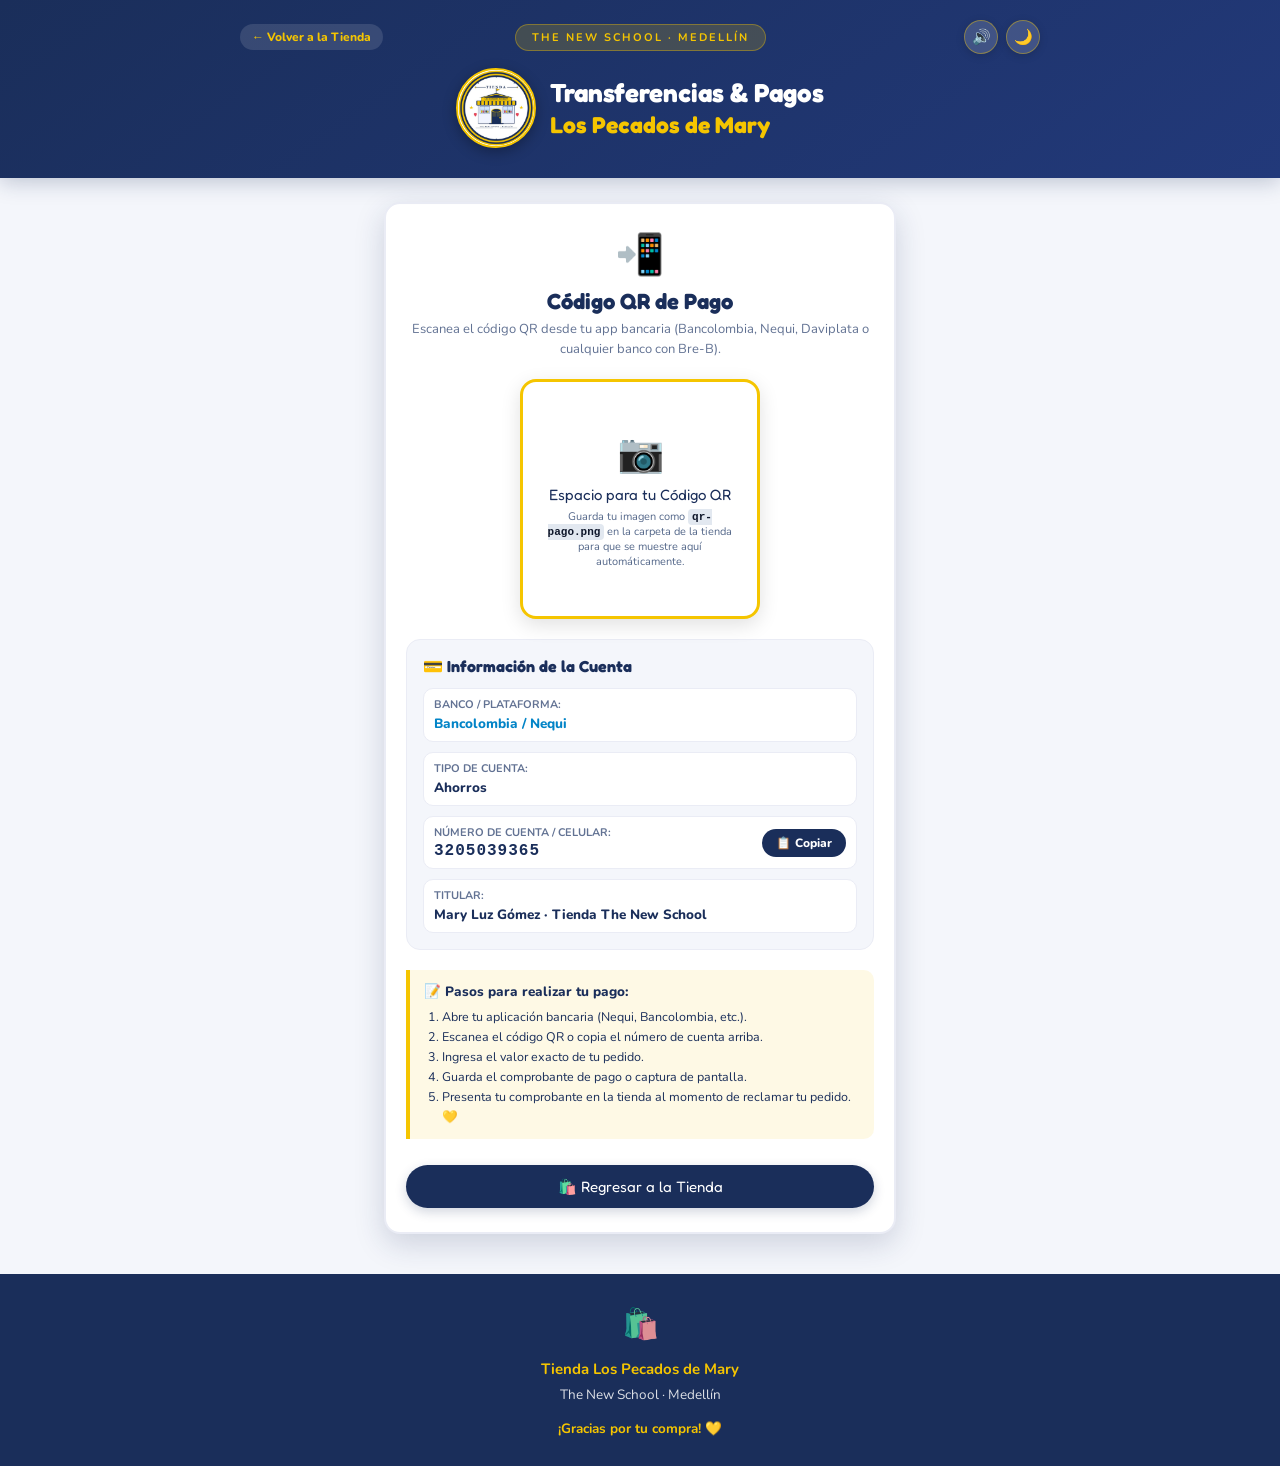
==== pagos.html @ afdcac17 "nuevos cambios" ====
<!DOCTYPE html>
<html lang="es">
<head>
  <meta charset="UTF-8" />
  <meta name="viewport" content="width=device-width, initial-scale=1.0" />
  <title>Métodos de Pago – Tienda Los Pecados de Mary</title>
  <link rel="preconnect" href="https://fonts.googleapis.com" />
  <link href="https://fonts.googleapis.com/css2?family=Nunito:wght@400;600;700;800;900&family=Fredoka+One&display=swap" rel="stylesheet" />
  <link rel="stylesheet" href="styles.css" />
</head>
<body class="payments-page-body">

  <!-- HEADER -->
  <header class="header">
    <div class="header-top">
      <a href="index.html" class="back-link" aria-label="Volver a la tienda">
        &#8592; Volver a la Tienda
      </a>
      <div class="school-badge">The New School · Medellín</div>
      <div class="header-actions">
        <button id="soundToggleBtn" class="sound-toggle-btn" aria-label="Activar o silenciar sonidos" title="Sonido activado">
          <span id="soundIcon">🔊</span>
        </button>
        <button id="themeToggleBtn" class="theme-toggle-btn" aria-label="Cambiar tema día/noche" title="Cambiar tema">
          <span id="themeIcon">🌙</span>
        </button>
      </div>
    </div>
    <div class="logo-area">
      <div class="logo-svg-wrap">
        <img src="logo.png" alt="Tienda Los Pecados de Mary - The New School" class="logo-img" />
      </div>
      <h1 class="store-title">Transferencias & Pagos<br><span>Los Pecados de Mary</span></h1>
    </div>
  </header>

  <!-- MAIN PAYMENTS CONTENT -->
  <main class="payments-container">
    <div class="payments-card">
      <div class="payments-header">
        <span class="payments-icon">📲</span>
        <h2>Código QR de Pago</h2>
        <p>Escanea el código QR desde tu app bancaria (Bancolombia, Nequi, Daviplata o cualquier banco con Bre-B).</p>
      </div>

      <!-- QR CODE CONTAINER -->
      <div class="qr-box-wrapper">
        <!-- Espacio para colocar la imagen de tu código QR -->
        <!-- Cuando tengas tu imagen, colócala en esta carpeta y actualiza el src a src="qr-pago.png" -->
        <div class="qr-placeholder" id="qrContainer">
          <img src="qr-pago.png" alt="Código QR de Pago" class="qr-image" onerror="this.style.display='none'; document.getElementById('qrFallback').style.display='flex';" />
          
          <div id="qrFallback" class="qr-fallback" style="display:none;">
            <span class="qr-fallback-icon">📷</span>
            <span class="qr-fallback-title">Espacio para tu Código QR</span>
            <span class="qr-fallback-desc">Guarda tu imagen como <code>qr-pago.png</code> en la carpeta de la tienda para que se muestre aquí automáticamente.</span>
          </div>
        </div>
      </div>

      <!-- BANK ACCOUNT DETAILS -->
      <div class="account-details-box">
        <h3 class="account-details-title">💳 Información de la Cuenta</h3>

        <div class="detail-row">
          <div class="detail-label-group">
            <span class="detail-label">Banco / Plataforma:</span>
            <span class="detail-value highlight-bank">Bancolombia / Nequi</span>
          </div>
        </div>

        <div class="detail-row">
          <div class="detail-label-group">
            <span class="detail-label">Tipo de Cuenta:</span>
            <span class="detail-value">Ahorros</span>
          </div>
        </div>

        <div class="detail-row detail-row-copyable">
          <div class="detail-label-group">
            <span class="detail-label">Número de Cuenta / Celular:</span>
            <span class="detail-value account-number" id="accountNumberText">3205039365</span>
          </div>
          <button class="copy-btn" id="copyAccountBtn" aria-label="Copiar número de cuenta">
            <span id="copyIcon">📋</span> Copiar
          </button>
        </div>

        <div class="detail-row">
          <div class="detail-label-group">
            <span class="detail-label">Titular:</span>
            <span class="detail-value">Mary Luz Gómez · Tienda The New School</span>
          </div>
        </div>
      </div>

      <!-- INSTRUCTIONS -->
      <div class="payment-steps">
        <h3>📝 Pasos para realizar tu pago:</h3>
        <ol>
          <li>Abre tu aplicación bancaria (Nequi, Bancolombia, etc.).</li>
          <li>Escanea el código QR o copia el número de cuenta arriba.</li>
          <li>Ingresa el valor exacto de tu pedido.</li>
          <li>Guarda el comprobante de pago o captura de pantalla.</li>
          <li>Presenta tu comprobante en la tienda al momento de reclamar tu pedido. 💛</li>
        </ol>
      </div>

      <div class="payments-action">
        <a href="index.html" class="btn-return-store">🛍️ Regresar a la Tienda</a>
      </div>
    </div>
  </main>

  <!-- TOAST NOTIFICATION CONTAINER -->
  <div id="toastContainer" class="toast-container" aria-live="polite"></div>

  <!-- FOOTER -->
  <footer class="footer">
    <div class="footer-logo">🛍️</div>
    <p><strong>Tienda Los Pecados de Mary</strong></p>
    <p>The New School · Medellín</p>
    <p class="footer-note">¡Gracias por tu compra! 💛</p>
  </footer>

  <script>
    // Modo Oscuro
    const themeToggleBtn = document.getElementById('themeToggleBtn');
    const themeIcon = document.getElementById('themeIcon');

    function applyTheme(isDark) {
      if (isDark) {
        document.body.classList.add('dark-theme');
        if (themeIcon) themeIcon.textContent = '☀️';
      } else {
        document.body.classList.remove('dark-theme');
        if (themeIcon) themeIcon.textContent = '🌙';
      }
    }

    const savedTheme = localStorage.getItem('mary_theme');
    const prefersDark = window.matchMedia && window.matchMedia('(prefers-color-scheme: dark)').matches;
    applyTheme(savedTheme ? savedTheme === 'dark' : prefersDark);

    if (themeToggleBtn) {
      themeToggleBtn.addEventListener('click', () => {
        const isDarkNow = !document.body.classList.contains('dark-theme');
        applyTheme(isDarkNow);
        localStorage.setItem('mary_theme', isDarkNow ? 'dark' : 'light');
        showToast(isDarkNow ? 'Modo oscuro activado' : 'Modo claro activado', isDarkNow ? '🌙' : '☀️');
      });
    }

    // Copiar número de cuenta
    const copyBtn = document.getElementById('copyAccountBtn');
    const accountNumberText = document.getElementById('accountNumberText');

    if (copyBtn && accountNumberText) {
      copyBtn.addEventListener('click', () => {
        const num = accountNumberText.textContent.trim();
        navigator.clipboard.writeText(num).then(() => {
          copyBtn.innerHTML = '<span>✅</span> ¡Copiado!';
          showToast('¡Número de cuenta copiado al portapapeles!', '📋');
          setTimeout(() => {
            copyBtn.innerHTML = '<span id="copyIcon">📋</span> Copiar';
          }, 2000);
        }).catch(() => {
          // Fallback
          showToast('Número: ' + num, '📋');
        });
      });
    }

    // Toast helper
    function showToast(message, emoji = '✨') {
      const container = document.getElementById('toastContainer');
      if (!container) return;

      const toast = document.createElement('div');
      toast.className = 'toast';
      toast.innerHTML = `<span>${emoji}</span> <span>${message}</span>`;
      container.appendChild(toast);

      requestAnimationFrame(() => {
        toast.classList.add('show');
      });

      setTimeout(() => {
        toast.classList.remove('show');
        setTimeout(() => {
          if (toast.parentNode) toast.parentNode.removeChild(toast);
        }, 300);
      }, 2200);
    }
  </script>
</body>
</html>
---- styles.css ----
/* =====================================================
   TIENDA LOS PECADOS DE MARY – The New School
   Colores: Azul marino #1a2e5a | Amarillo #f5c500 | Blanco #ffffff
   ===================================================== */

*, *::before, *::after { box-sizing: border-box; margin: 0; padding: 0; }

:root {
  --azul:       #1a2e5a;
  --azul2:      #22397a;
  --amarillo:   #f5c500;
  --amarillo2:  #ffd740;
  --blanco:     #ffffff;
  --gris-bg:    #f4f6fb;
  --gris-card:  #ffffff;
  --texto:      #1a2e5a;
  --texto-muted:#627293;
  --border:     #eaecf5;
  --shadow:     0 4px 16px rgba(26,46,90,0.10);
  --shadow-lg:  0 10px 30px rgba(26,46,90,0.18);
  --radius:     16px;
  --fav-color:  #e8455a;
  --success:    #10b981;
  --warning:    #f59e0b;
}

body.dark-theme {
  --azul:       #0d172e;
  --azul2:      #17264a;
  --amarillo:   #f5c500;
  --amarillo2:  #ffd740;
  --blanco:     #172138;
  --gris-bg:    #0b101d;
  --gris-card:  #151f34;
  --texto:      #e6edf8;
  --texto-muted:#96a6c7;
  --border:     #233252;
  --shadow:     0 4px 16px rgba(0,0,0,0.40);
  --shadow-lg:  0 10px 30px rgba(0,0,0,0.60);
}

html { scroll-behavior: smooth; }

body {
  font-family: 'Nunito', sans-serif;
  background: var(--gris-bg);
  color: var(--texto);
  min-height: 100vh;
  transition: background-color 0.3s ease, color 0.3s ease;
}

/* ====== HEADER ====== */
.header {
  background: linear-gradient(145deg, var(--azul) 0%, var(--azul2) 100%);
  padding: 14px 16px 16px;
  text-align: center;
  position: sticky;
  top: 0;
  z-index: 100;
  box-shadow: 0 4px 20px rgba(26,46,90,0.25);
}

.header-top {
  position: relative;
  display: flex;
  align-items: center;
  justify-content: center;
  min-height: 38px;
  margin-bottom: 12px;
  max-width: 800px;
  margin-left: auto;
  margin-right: auto;
}

.school-badge {
  display: inline-block;
  background: rgba(245,197,0,0.18);
  color: var(--amarillo);
  font-size: 11px;
  font-weight: 700;
  letter-spacing: 2px;
  padding: 5px 16px;
  border-radius: 20px;
  border: 1px solid rgba(245,197,0,0.35);
  text-transform: uppercase;
  margin: 0 auto;
  text-align: center;
}

.header-actions {
  position: absolute;
  right: 0;
  top: 50%;
  transform: translateY(-50%);
  display: flex;
  align-items: center;
  gap: 8px;
}

.header-pay-link {
  background: rgba(245,197,0,0.20);
  color: var(--amarillo);
  text-decoration: none;
  font-size: 12px;
  font-weight: 800;
  padding: 5px 12px;
  border-radius: 20px;
  border: 1px solid rgba(245,197,0,0.4);
  transition: background 0.18s, transform 0.18s;
  display: inline-flex;
  align-items: center;
  gap: 4px;
}

.header-pay-link:hover {
  background: var(--amarillo);
  color: var(--azul);
  transform: scale(1.05);
}

.sound-toggle-btn,
.theme-toggle-btn {
  background: rgba(255,255,255,0.15);
  border: 1px solid rgba(245,197,0,0.4);
  color: var(--amarillo);
  border-radius: 50%;
  width: 34px;
  height: 34px;
  display: flex;
  align-items: center;
  justify-content: center;
  font-size: 15px;
  cursor: pointer;
  transition: transform 0.2s, background 0.2s, border-color 0.2s;
  box-shadow: 0 2px 8px rgba(0,0,0,0.15);
}

.sound-toggle-btn:hover,
.theme-toggle-btn:hover {
  transform: scale(1.1);
  background: rgba(245,197,0,0.25);
  border-color: var(--amarillo);
}

.logo-area {
  display: flex;
  align-items: center;
  justify-content: center;
  gap: 14px;
  margin-bottom: 12px;
}

.logo-svg-wrap {
  width: 72px;
  height: 72px;
  border-radius: 50%;
  overflow: hidden;
  background: #ffffff;
  display: flex;
  align-items: center;
  justify-content: center;
  box-shadow: 0 4px 14px rgba(0,0,0,0.3);
  border: 2px solid var(--amarillo);
  flex-shrink: 0;
}

.logo-img {
  width: 100%;
  height: 100%;
  object-fit: cover;
  display: block;
}

.store-title {
  font-family: 'Fredoka One', cursive;
  color: #ffffff;
  font-size: 22px;
  line-height: 1.2;
  text-align: left;
}

.store-title span {
  color: var(--amarillo);
  font-size: 20px;
}

/* Search */
.search-wrap {
  position: relative;
  max-width: 440px;
  margin: 0 auto;
  display: flex;
  align-items: center;
  gap: 8px;
}

.search-icon {
  position: absolute;
  left: 14px;
  top: 50%;
  transform: translateY(-50%);
  font-size: 16px;
  pointer-events: none;
}

#searchInput {
  flex: 1;
  padding: 11px 16px 11px 42px;
  border-radius: 30px;
  border: 2px solid rgba(255,255,255,0.15);
  background: rgba(255,255,255,0.12);
  color: #ffffff;
  font-family: 'Nunito', sans-serif;
  font-size: 15px;
  font-weight: 600;
  outline: none;
  transition: border 0.2s, background 0.2s;
}

#searchInput::placeholder { color: rgba(255,255,255,0.55); }

#searchInput:focus {
  border-color: var(--amarillo);
  background: rgba(255,255,255,0.20);
}

/* Cart Toggle Button */
.cart-toggle-btn {
  background: var(--amarillo);
  color: var(--azul);
  border: none;
  border-radius: 30px;
  padding: 8px 16px;
  font-family: 'Fredoka One', cursive;
  font-size: 16px;
  cursor: pointer;
  display: flex;
  align-items: center;
  gap: 6px;
  box-shadow: 0 4px 12px rgba(0,0,0,0.15);
  transition: transform 0.18s, background 0.18s;
  flex-shrink: 0;
}

.cart-toggle-btn:hover {
  background: var(--amarillo2);
  transform: scale(1.05);
}

.cart-badge {
  background: var(--azul);
  color: #ffffff;
  border-radius: 50%;
  width: 22px;
  height: 22px;
  display: inline-flex;
  align-items: center;
  justify-content: center;
  font-size: 12px;
  font-family: 'Nunito', sans-serif;
  font-weight: 800;
  transition: transform 0.2s;
}

@keyframes cartPulse {
  0% { transform: scale(1); }
  50% { transform: scale(1.35); }
  100% { transform: scale(1); }
}

.cart-pulse {
  animation: cartPulse 0.35s ease;
}

/* ====== STATUS REALTIME BANNER ====== */
.status-banner {
  background: #0f1c3a;
  color: #ffffff;
  border-bottom: 2px solid rgba(245,197,0,0.3);
  padding: 7px 14px;
  text-align: center;
  font-size: 12.5px;
  font-weight: 700;
  transition: background-color 0.3s;
}

body.dark-theme .status-banner {
  background: #090e1a;
}

.status-banner-content {
  display: inline-flex;
  align-items: center;
  justify-content: center;
  gap: 8px;
}

.status-indicator-dot {
  width: 10px;
  height: 10px;
  border-radius: 50%;
  background: #10b981;
  display: inline-block;
  box-shadow: 0 0 8px #10b981;
  animation: pulseDot 1.8s infinite;
}

@keyframes pulseDot {
  0% { transform: scale(0.95); opacity: 0.8; }
  50% { transform: scale(1.2); opacity: 1; box-shadow: 0 0 12px #10b981; }
  100% { transform: scale(0.95); opacity: 0.8; }
}

.status-indicator-dot.break-active {
  background: #10b981;
  box-shadow: 0 0 8px #10b981;
}

.status-indicator-dot.break-soon {
  background: #f59e0b;
  box-shadow: 0 0 8px #f59e0b;
}

.status-indicator-dot.break-closed {
  background: #94a3b8;
  box-shadow: none;
  animation: none;
}

/* ====== CATEGORY NAV ====== */
.cat-nav-wrap {
  display: flex;
  align-items: center;
  background: var(--blanco);
  border-bottom: 2px solid var(--border);
  position: relative;
  transition: background-color 0.3s ease, border-color 0.3s ease;
}

.cat-arrow {
  flex-shrink: 0;
  width: 36px;
  height: 100%;
  min-height: 52px;
  background: var(--azul);
  color: var(--amarillo);
  border: none;
  font-size: 20px;
  font-weight: 900;
  cursor: pointer;
  display: flex;
  align-items: center;
  justify-content: center;
  transition: background 0.18s, transform 0.12s, opacity 0.2s;
  z-index: 2;
  user-select: none;
}

.cat-arrow:hover {
  background: var(--azul2);
  transform: scale(1.08);
}

.cat-arrow:active {
  transform: scale(0.95);
}

#arrowLeft  { border-radius: 0; }
#arrowRight { border-radius: 0; }

.cat-nav {
  display: flex;
  gap: 8px;
  padding: 10px 8px;
  overflow-x: auto;
  flex: 1;
  scrollbar-width: none;
  -ms-overflow-style: none;
  scroll-behavior: smooth;
}

.cat-nav::-webkit-scrollbar { display: none; }

.cat-btn {
  display: inline-flex;
  align-items: center;
  gap: 5px;
  white-space: nowrap;
  padding: 7px 15px;
  border-radius: 30px;
  border: 2px solid var(--border);
  background: var(--gris-card);
  color: var(--texto);
  font-family: 'Nunito', sans-serif;
  font-size: 13px;
  font-weight: 700;
  cursor: pointer;
  transition: all 0.18s ease;
  flex-shrink: 0;
}

.cat-btn:hover {
  border-color: var(--amarillo);
  background: var(--gris-bg);
  transform: translateY(-1px);
}

.cat-btn.active {
  background: var(--azul);
  color: #ffffff;
  border-color: var(--amarillo);
  box-shadow: 0 4px 12px rgba(26,46,90,0.25);
}

body.dark-theme .cat-btn.active {
  background: var(--azul2);
  color: var(--amarillo);
}

/* Category Favorites Button */
.cat-fav-btn {
  border-color: rgba(245,197,0,0.6);
  color: #d97706;
}

body.dark-theme .cat-fav-btn {
  color: #fcd34d;
}

.cat-fav-btn.active {
  background: #d97706 !important;
  color: #ffffff !important;
  border-color: #d97706 !important;
}

/* ====== PRODUCTS SECTION ====== */
.products-section {
  padding: 18px 14px 32px;
  max-width: 760px;
  margin: 0 auto;
}

/* Products Toolbar */
.products-toolbar {
  display: flex;
  justify-content: space-between;
  align-items: center;
  margin-bottom: 14px;
  flex-wrap: wrap;
  gap: 10px;
}

.toolbar-left {
  display: flex;
  align-items: center;
}

.toolbar-right {
  display: flex;
  align-items: center;
  gap: 8px;
  flex-wrap: wrap;
}

.products-count {
  font-size: 13px;
  font-weight: 700;
  color: var(--texto-muted);
}

.surprise-btn {
  background: linear-gradient(135deg, #f59e0b 0%, #ec4899 50%, #8b5cf6 100%);
  color: #ffffff;
  border: none;
  font-family: 'Nunito', sans-serif;
  font-weight: 800;
  font-size: 12.5px;
  padding: 6px 14px;
  border-radius: 20px;
  cursor: pointer;
  box-shadow: 0 3px 12px rgba(236, 72, 153, 0.35);
  transition: transform 0.18s ease, box-shadow 0.18s ease;
  display: inline-flex;
  align-items: center;
  gap: 4px;
  animation: surpriseGlow 2.5s infinite;
}

@keyframes surpriseGlow {
  0% { transform: scale(1); box-shadow: 0 3px 12px rgba(236, 72, 153, 0.35); }
  50% { transform: scale(1.04); box-shadow: 0 4px 18px rgba(139, 92, 246, 0.55); }
  100% { transform: scale(1); box-shadow: 0 3px 12px rgba(236, 72, 153, 0.35); }
}

.surprise-btn:hover {
  transform: scale(1.08) !important;
  box-shadow: 0 6px 20px rgba(139, 92, 246, 0.65) !important;
}

.sort-wrap {
  display: flex;
  align-items: center;
  gap: 6px;
}

.sort-label {
  font-size: 12px;
  font-weight: 700;
  color: var(--texto-muted);
}

.sort-select {
  padding: 6px 12px;
  border-radius: 20px;
  border: 1.5px solid var(--border);
  background: var(--gris-card);
  color: var(--texto);
  font-family: 'Nunito', sans-serif;
  font-size: 13px;
  font-weight: 700;
  outline: none;
  cursor: pointer;
  transition: border-color 0.2s;
}

.sort-select:focus {
  border-color: var(--amarillo);
}

/* Category heading inside grid */
.cat-heading {
  grid-column: 1 / -1;
  display: flex;
  align-items: center;
  gap: 10px;
  margin: 18px 0 6px;
  animation: cardFadeInUp 0.3s ease-out backwards;
}

.cat-heading-line {
  flex: 1;
  height: 2px;
  background: linear-gradient(to right, var(--amarillo), transparent);
  border-radius: 2px;
}

.cat-heading-text {
  font-family: 'Fredoka One', cursive;
  font-size: 17px;
  color: var(--texto);
  white-space: nowrap;
}

/* Grid */
.grid {
  display: grid;
  grid-template-columns: repeat(2, 1fr);
  gap: 12px;
}

/* Product Card con Animación de Entrada */
@keyframes cardFadeInUp {
  0% {
    opacity: 0;
    transform: translateY(20px) scale(0.95);
  }
  100% {
    opacity: 1;
    transform: translateY(0) scale(1);
  }
}

.card {
  background: var(--gris-card);
  border-radius: var(--radius);
  padding: 16px 14px 14px;
  display: flex;
  flex-direction: column;
  align-items: center;
  text-align: center;
  box-shadow: var(--shadow);
  border: 2px solid transparent;
  transition: transform 0.18s ease, border-color 0.18s ease, box-shadow 0.18s ease, background-color 0.3s ease;
  position: relative;
  overflow: hidden;
  cursor: pointer;
  animation: cardFadeInUp 0.4s cubic-bezier(0.16, 1, 0.3, 1) backwards;
}

.card::before {
  content: '';
  position: absolute;
  top: 0; left: 0; right: 0;
  height: 4px;
  background: var(--amarillo);
  border-radius: var(--radius) var(--radius) 0 0;
}

.card:hover {
  transform: translateY(-4px);
  border-color: var(--amarillo);
  box-shadow: var(--shadow-lg);
}

/* Card Favorite Button */
.card-fav-btn {
  position: absolute;
  top: 8px;
  right: 8px;
  background: rgba(26,46,90,0.06);
  border: none;
  border-radius: 50%;
  width: 30px;
  height: 30px;
  display: flex;
  align-items: center;
  justify-content: center;
  cursor: pointer;
  font-size: 15px;
  color: var(--texto-muted);
  transition: transform 0.18s ease, background 0.18s, color 0.18s;
  z-index: 2;
}

body.dark-theme .card-fav-btn {
  background: rgba(255,255,255,0.08);
}

.card-fav-btn:hover {
  transform: scale(1.18);
  background: rgba(232,69,90,0.15);
  color: var(--fav-color);
}

.card-fav-btn.is-fav {
  color: var(--fav-color);
  background: rgba(232,69,90,0.15);
}

.card-emoji {
  font-size: 38px;
  margin-bottom: 8px;
  display: block;
  line-height: 1;
}

.card-name {
  font-size: 13px;
  font-weight: 700;
  color: var(--texto);
  line-height: 1.35;
  margin-bottom: 10px;
  min-height: 36px;
  display: flex;
  align-items: center;
  justify-content: center;
}

.card-price {
  background: var(--azul);
  color: var(--amarillo);
  font-family: 'Fredoka One', cursive;
  font-size: 16px;
  padding: 5px 16px;
  border-radius: 30px;
  letter-spacing: 0.5px;
  display: inline-block;
  margin-bottom: 8px;
  border: 1px solid rgba(245,197,0,0.3);
}

body.dark-theme .card-price {
  background: var(--azul2);
}

/* Add to Cart Button on Card */
.add-btn {
  background: var(--amarillo);
  color: #1a2e5a;
  border: none;
  padding: 7px 14px;
  border-radius: 20px;
  font-family: 'Nunito', sans-serif;
  font-weight: 800;
  font-size: 12px;
  cursor: pointer;
  transition: all 0.18s ease;
  width: 100%;
}

.add-btn:hover {
  background: var(--amarillo2);
  transform: scale(1.03);
}

.add-btn:active {
  transform: scale(0.97);
}

/* No results */
.no-results {
  text-align: center;
  padding: 48px 20px;
  color: var(--texto-muted);
}

.no-results span { font-size: 52px; display: block; margin-bottom: 12px; }
.no-results p { font-size: 16px; font-weight: 600; line-height: 1.6; }

.hidden { display: none !important; }

/* ====== PRODUCT DETAIL MODAL ====== */
.product-modal {
  position: fixed;
  top: 0; left: 0; right: 0; bottom: 0;
  background: rgba(13, 19, 35, 0.75);
  backdrop-filter: blur(6px);
  z-index: 1100;
  display: flex;
  align-items: center;
  justify-content: center;
  padding: 16px;
  transition: opacity 0.2s ease;
}

.product-modal-content {
  background: var(--gris-card);
  width: 100%;
  max-width: 420px;
  border-radius: var(--radius);
  box-shadow: var(--shadow-lg);
  display: flex;
  flex-direction: column;
  overflow: hidden;
  border: 3px solid var(--amarillo);
  position: relative;
  animation: modalPop 0.22s ease-out;
}

.product-modal-close {
  position: absolute;
  top: 10px;
  right: 12px;
  background: rgba(26,46,90,0.1);
  border: none;
  color: var(--texto);
  font-size: 26px;
  width: 32px;
  height: 32px;
  border-radius: 50%;
  display: flex;
  align-items: center;
  justify-content: center;
  cursor: pointer;
  line-height: 1;
  transition: background 0.15s, transform 0.15s;
  z-index: 5;
}

body.dark-theme .product-modal-close {
  background: rgba(255,255,255,0.12);
}

.product-modal-close:hover {
  background: var(--amarillo);
  color: var(--azul);
  transform: scale(1.1);
}

.detail-header {
  padding: 22px 18px 14px;
  background: linear-gradient(180deg, var(--gris-bg) 0%, var(--gris-card) 100%);
  display: flex;
  align-items: center;
  gap: 16px;
  border-bottom: 1px solid var(--border);
}

.detail-emoji {
  font-size: 56px;
  line-height: 1;
  filter: drop-shadow(0 4px 8px rgba(0,0,0,0.12));
}

.detail-titles {
  display: flex;
  flex-direction: column;
  gap: 2px;
}

.detail-category {
  font-size: 11px;
  font-weight: 800;
  text-transform: uppercase;
  color: var(--amarillo);
  background: var(--azul);
  padding: 2px 8px;
  border-radius: 10px;
  align-self: flex-start;
}

body.dark-theme .detail-category {
  background: var(--azul2);
}

.detail-title {
  font-family: 'Fredoka One', cursive;
  font-size: 19px;
  color: var(--texto);
  margin-top: 2px;
}

.detail-price-unit {
  font-size: 14px;
  font-weight: 700;
  color: var(--texto-muted);
}

.detail-body {
  padding: 16px 18px;
  display: flex;
  flex-direction: column;
  gap: 14px;
}

.detail-description {
  font-size: 13.5px;
  color: var(--texto-muted);
  line-height: 1.5;
}

.detail-qty-picker-wrap {
  background: var(--gris-bg);
  padding: 12px;
  border-radius: 12px;
  border: 1px solid var(--border);
  display: flex;
  flex-direction: column;
  align-items: center;
  gap: 10px;
}

.qty-picker-label {
  font-size: 12px;
  font-weight: 800;
  color: var(--texto-muted);
  text-transform: uppercase;
  letter-spacing: 0.5px;
}

.detail-qty-control {
  display: flex;
  align-items: center;
  gap: 12px;
}

.detail-qty-btn {
  background: var(--gris-card);
  border: 1.5px solid var(--border);
  color: var(--texto);
  width: 36px;
  height: 36px;
  border-radius: 50%;
  font-size: 18px;
  font-weight: 900;
  cursor: pointer;
  display: flex;
  align-items: center;
  justify-content: center;
  transition: all 0.15s ease;
}

.detail-qty-btn:hover {
  background: var(--amarillo);
  color: #1a2e5a;
  border-color: var(--amarillo);
  transform: scale(1.1);
}

.detail-qty-input {
  width: 50px;
  text-align: center;
  font-family: 'Fredoka One', cursive;
  font-size: 20px;
  border: none;
  background: transparent;
  color: var(--texto);
  outline: none;
}

.detail-quick-btns {
  display: flex;
  gap: 6px;
}

.quick-qty-btn {
  background: var(--gris-card);
  border: 1px solid var(--border);
  color: var(--texto);
  padding: 4px 10px;
  border-radius: 14px;
  font-size: 11px;
  font-weight: 800;
  cursor: pointer;
  transition: all 0.15s ease;
}

.quick-qty-btn:hover {
  background: var(--amarillo);
  color: var(--azul);
  border-color: var(--amarillo);
}

.detail-subtotal-row {
  display: flex;
  justify-content: space-between;
  align-items: center;
  font-size: 14px;
  font-weight: 700;
  color: var(--texto-muted);
  padding-top: 4px;
}

.detail-subtotal-price {
  font-family: 'Fredoka One', cursive;
  font-size: 18px;
  color: var(--texto);
}

body.dark-theme .detail-subtotal-price {
  color: var(--amarillo);
}

.detail-footer {
  padding: 12px 18px 16px;
  background: var(--gris-bg);
  border-top: 1px solid var(--border);
}

.detail-add-btn {
  width: 100%;
  background: var(--amarillo);
  color: var(--azul);
  border: none;
  padding: 12px;
  border-radius: 25px;
  font-family: 'Fredoka One', cursive;
  font-size: 15px;
  cursor: pointer;
  transition: transform 0.18s, background 0.18s;
  display: flex;
  align-items: center;
  justify-content: center;
  gap: 8px;
  box-shadow: 0 4px 12px rgba(245,197,0,0.3);
}

.detail-add-btn:hover {
  background: var(--amarillo2);
  transform: translateY(-2px);
}

/* ====== CART MODAL ====== */
.cart-modal {
  position: fixed;
  top: 0; left: 0; right: 0; bottom: 0;
  background: rgba(13, 19, 35, 0.7);
  backdrop-filter: blur(5px);
  z-index: 1000;
  display: flex;
  align-items: center;
  justify-content: center;
  padding: 16px;
  opacity: 1;
  transition: opacity 0.2s ease;
}

.cart-modal-content {
  background: var(--gris-card);
  width: 100%;
  max-width: 440px;
  border-radius: var(--radius);
  box-shadow: var(--shadow-lg);
  display: flex;
  flex-direction: column;
  max-height: 85vh;
  overflow: hidden;
  border: 3px solid var(--amarillo);
  animation: modalPop 0.22s ease-out;
}

@keyframes modalPop {
  0% { transform: scale(0.92); opacity: 0; }
  100% { transform: scale(1); opacity: 1; }
}

.cart-modal-header {
  background: var(--azul);
  color: #ffffff;
  padding: 14px 18px;
  display: flex;
  justify-content: space-between;
  align-items: center;
}

.cart-header-title-wrap {
  display: flex;
  align-items: center;
  gap: 8px;
}

.cart-modal-header h2 {
  font-family: 'Fredoka One', cursive;
  font-size: 18px;
  color: var(--amarillo);
}

.cart-count-pill {
  background: rgba(245,197,0,0.25);
  color: var(--amarillo);
  font-size: 11px;
  font-weight: 800;
  padding: 3px 9px;
  border-radius: 12px;
}

.cart-close-btn {
  background: transparent;
  border: none;
  color: #ffffff;
  font-size: 26px;
  cursor: pointer;
  line-height: 1;
  transition: transform 0.15s, color 0.15s;
}

.cart-close-btn:hover {
  color: var(--amarillo);
  transform: scale(1.15);
}

.cart-items-list {
  padding: 16px;
  overflow-y: auto;
  flex: 1;
  display: flex;
  flex-direction: column;
  gap: 12px;
}

.empty-cart-msg {
  text-align: center;
  color: var(--texto-muted);
  font-weight: 600;
  padding: 30px 0;
  font-size: 15px;
}

@keyframes cartItemSlideOut {
  0% {
    opacity: 1;
    transform: translateX(0) scale(1);
    background: transparent;
    max-height: 80px;
  }
  25% {
    background: rgba(239, 68, 68, 0.15);
    transform: translateX(-8px) scale(0.98);
  }
  100% {
    opacity: 0;
    transform: translateX(110%) scale(0.85);
    max-height: 0;
    padding-top: 0;
    padding-bottom: 0;
    margin-bottom: 0;
    border-bottom: none;
  }
}

.cart-item {
  display: flex;
  align-items: center;
  justify-content: space-between;
  border-bottom: 1px solid var(--border);
  padding: 8px 6px 10px;
  border-radius: 8px;
  transition: background-color 0.2s ease, transform 0.2s ease;
  overflow: hidden;
}

.cart-item.removing {
  animation: cartItemSlideOut 0.36s cubic-bezier(0.2, 0.8, 0.2, 1) forwards !important;
  pointer-events: none;
}

.cart-item-info {
  display: flex;
  flex-direction: column;
  gap: 2px;
}

.cart-item-title {
  font-size: 13px;
  font-weight: 700;
  color: var(--texto);
}

.cart-item-price {
  font-size: 12px;
  color: var(--texto-muted);
  font-weight: 600;
}

.cart-item-controls {
  display: flex;
  align-items: center;
  gap: 8px;
}

.cart-qty-btn {
  background: var(--gris-bg);
  border: 1px solid var(--border);
  color: var(--texto);
  width: 28px;
  height: 28px;
  border-radius: 50%;
  font-weight: 800;
  cursor: pointer;
  display: flex;
  align-items: center;
  justify-content: center;
  transition: background 0.15s, transform 0.12s;
}

.cart-qty-btn:hover {
  background: var(--amarillo);
  color: #1a2e5a;
  transform: scale(1.08);
}

.cart-item-qty {
  font-size: 14px;
  font-weight: 800;
  color: var(--texto);
  min-width: 16px;
  text-align: center;
}

.cart-modal-footer {
  padding: 14px 16px 16px;
  background: var(--gris-bg);
  border-top: 2px solid var(--border);
}

.cart-summary-box {
  background: var(--gris-card);
  border-radius: 12px;
  padding: 10px 14px;
  margin-bottom: 12px;
  border: 1px solid var(--border);
}

.cart-summary-row {
  display: flex;
  justify-content: space-between;
  font-size: 12px;
  color: var(--texto-muted);
  font-weight: 700;
  margin-bottom: 4px;
}

.cart-total-row {
  display: flex;
  justify-content: space-between;
  align-items: center;
  font-family: 'Fredoka One', cursive;
  font-size: 18px;
  color: var(--texto);
}

body.dark-theme .cart-total-row {
  color: var(--amarillo);
}

.cart-actions-row {
  display: flex;
  gap: 10px;
}

.clear-cart-btn {
  flex: 1;
  background: #fee2e2;
  color: #dc2626;
  border: 1.5px solid #fca5a5;
  padding: 10px;
  border-radius: 25px;
  font-family: 'Nunito', sans-serif;
  font-weight: 800;
  font-size: 13px;
  cursor: pointer;
  transition: all 0.18s ease;
}

.clear-cart-btn:hover {
  background: #fecaca;
  transform: translateY(-1px);
}

body.dark-theme .clear-cart-btn {
  background: rgba(220, 38, 38, 0.2);
  color: #f87171;
  border-color: rgba(248, 113, 113, 0.4);
}

.continue-btn {
  flex: 1;
  background: var(--azul);
  color: #ffffff;
  border: none;
  padding: 10px;
  border-radius: 25px;
  font-family: 'Nunito', sans-serif;
  font-weight: 800;
  font-size: 13px;
  cursor: pointer;
  transition: all 0.18s ease;
}

.continue-btn:hover {
  background: var(--azul2);
  transform: translateY(-1px);
}

body.dark-theme .continue-btn {
  background: var(--azul2);
  border: 1px solid var(--border);
}

/* ====== TOAST NOTIFICATION ====== */
.toast-container {
  position: fixed;
  bottom: 24px;
  left: 50%;
  transform: translateX(-50%);
  z-index: 2000;
  display: flex;
  flex-direction: column;
  align-items: center;
  gap: 8px;
  pointer-events: none;
  width: 90%;
  max-width: 360px;
}

.toast {
  background: var(--azul);
  color: #ffffff;
  border: 2px solid var(--amarillo);
  padding: 10px 18px;
  border-radius: 30px;
  box-shadow: 0 6px 20px rgba(0,0,0,0.25);
  font-size: 13px;
  font-weight: 700;
  display: flex;
  align-items: center;
  gap: 8px;
  opacity: 0;
  transform: translateY(20px) scale(0.95);
  transition: all 0.25s cubic-bezier(0.175, 0.885, 0.32, 1.275);
}

body.dark-theme .toast {
  background: var(--azul2);
}

.toast.show {
  opacity: 1;
  transform: translateY(0) scale(1);
}

/* ====== FOOTER ====== */
.footer {
  background: var(--azul);
  color: rgba(255,255,255,0.85);
  text-align: center;
  padding: 24px 16px;
  font-size: 13.5px;
  line-height: 1.8;
  transition: background-color 0.3s ease;
}

.footer-logo { font-size: 30px; margin-bottom: 4px; }
.footer strong { color: var(--amarillo); font-size: 15px; }
.footer-note { color: var(--amarillo); font-weight: 700; margin-top: 10px; }

.footer-columns {
  display: flex;
  flex-direction: column;
  gap: 12px;
  margin: 14px auto 8px;
  max-width: 720px;
  align-items: center;
}

@media (min-width: 580px) {
  .footer-columns {
    flex-direction: row;
    align-items: flex-start;
    justify-content: center;
    gap: 14px;
  }
  .footer-columns .footer-contact {
    flex: 1;
    max-width: 230px;
  }
}

.footer-contact {
  margin: 0;
  background: rgba(255,255,255,0.08);
  border: 1px solid rgba(245,197,0,0.3);
  border-radius: 14px;
  padding: 12px 14px;
  width: 100%;
  max-width: 320px;
  display: flex;
  flex-direction: column;
  gap: 5px;
  height: auto;
  box-sizing: border-box;
}

.footer-payment-box {
  background: rgba(245,197,0,0.12);
  border-color: rgba(245,197,0,0.45);
}

.footer-payment-desc {
  font-size: 12px;
  color: rgba(255,255,255,0.85);
  line-height: 1.4;
}

.footer-payment-btn {
  background: var(--amarillo);
  color: var(--azul);
  text-decoration: none;
  font-weight: 800;
  font-size: 12px;
  padding: 7px 14px;
  border-radius: 20px;
  margin-top: 4px;
  transition: transform 0.18s, background 0.18s;
  display: inline-block;
}

.footer-payment-btn:hover {
  background: var(--amarillo2);
  transform: translateY(-2px);
}

.footer-contact-title {
  color: var(--amarillo);
  font-weight: 800;
  font-size: 14px;
  margin-bottom: 2px;
}

.footer-link {
  display: block;
  color: #ffffff;
  text-decoration: none;
  font-weight: 600;
  font-size: 12.5px;
  transition: color 0.18s;
}

.footer-link:hover { color: var(--amarillo); }

.footer-address {
  font-size: 11.5px;
  color: rgba(255,255,255,0.65);
  margin-top: 2px;
}

.footer-schedule-sub {
  color: var(--amarillo);
  font-weight: 700;
  font-size: 12px;
  margin: 4px 0 2px;
}

.footer-schedule-days {
  font-size: 11.5px;
  font-weight: 700;
  color: rgba(255,255,255,0.9);
  margin-top: 2px;
}

.footer-schedule-time {
  font-size: 11.5px;
  color: rgba(255,255,255,0.7);
  line-height: 1.5;
}

.footer-schedule-divider {
  border: none;
  border-top: 1px solid rgba(245,197,0,0.25);
  margin: 6px 0;
}

/* ====== BOTÓN SUBIR ARRIBA ====== */
.btn-top {
  position: fixed;
  bottom: 24px;
  right: 18px;
  width: 48px;
  height: 48px;
  border-radius: 50%;
  background: var(--azul);
  color: var(--amarillo);
  border: 3px solid var(--amarillo);
  font-size: 26px;
  font-weight: 900;
  line-height: 1;
  cursor: pointer;
  box-shadow: 0 4px 16px rgba(26,46,90,0.35);
  display: flex;
  align-items: center;
  justify-content: center;
  opacity: 0;
  pointer-events: none;
  transition: opacity 0.25s ease, transform 0.18s ease, background 0.2s;
  z-index: 999;
}

.btn-top.visible {
  opacity: 1;
  pointer-events: auto;
}

.btn-top:hover {
  background: var(--amarillo);
  color: var(--azul);
  transform: translateY(-3px);
}

/* ====== PAGOS.HTML DEDICATED STYLES ====== */
.payments-page-body {
  background: var(--gris-bg);
}

.back-link {
  position: absolute;
  left: 0;
  top: 50%;
  transform: translateY(-50%);
  color: var(--amarillo);
  text-decoration: none;
  font-size: 12px;
  font-weight: 800;
  display: inline-flex;
  align-items: center;
  gap: 4px;
  background: rgba(255,255,255,0.12);
  padding: 5px 12px;
  border-radius: 20px;
  transition: background 0.18s;
}

.back-link:hover {
  background: rgba(245,197,0,0.25);
}

.payments-container {
  padding: 24px 14px 40px;
  max-width: 540px;
  margin: 0 auto;
}

.payments-card {
  background: var(--gris-card);
  border-radius: var(--radius);
  border: 2px solid var(--border);
  box-shadow: var(--shadow-lg);
  padding: 24px 20px;
  display: flex;
  flex-direction: column;
  gap: 20px;
}

.payments-header {
  text-align: center;
}

.payments-icon {
  font-size: 40px;
  display: block;
  margin-bottom: 6px;
}

.payments-header h2 {
  font-family: 'Fredoka One', cursive;
  font-size: 22px;
  color: var(--texto);
  margin-bottom: 6px;
}

.payments-header p {
  font-size: 13px;
  color: var(--texto-muted);
  line-height: 1.5;
}

/* QR Code Box */
.qr-box-wrapper {
  display: flex;
  justify-content: center;
  align-items: center;
}

.qr-placeholder {
  width: 240px;
  height: 240px;
  background: #ffffff;
  border-radius: 16px;
  border: 3px solid var(--amarillo);
  padding: 12px;
  display: flex;
  align-items: center;
  justify-content: center;
  box-shadow: 0 6px 20px rgba(0,0,0,0.12);
  position: relative;
  overflow: hidden;
}

.qr-image {
  width: 100%;
  height: 100%;
  object-fit: contain;
}

.qr-fallback {
  display: flex;
  flex-direction: column;
  align-items: center;
  justify-content: center;
  text-align: center;
  gap: 6px;
  color: #1a2e5a;
  padding: 10px;
}

.qr-fallback-icon {
  font-size: 38px;
}

.qr-fallback-title {
  font-family: 'Fredoka One', cursive;
  font-size: 15px;
  color: #1a2e5a;
}

.qr-fallback-desc {
  font-size: 11px;
  color: #55688a;
  line-height: 1.35;
}

.qr-fallback-desc code {
  background: #e2e8f0;
  padding: 2px 4px;
  border-radius: 4px;
  font-weight: 700;
  color: #0f172a;
}

/* Account Details Box */
.account-details-box {
  background: var(--gris-bg);
  border-radius: 14px;
  border: 1.5px solid var(--border);
  padding: 16px;
  display: flex;
  flex-direction: column;
  gap: 10px;
}

.account-details-title {
  font-family: 'Fredoka One', cursive;
  font-size: 16px;
  color: var(--texto);
  margin-bottom: 2px;
}

.detail-row {
  display: flex;
  justify-content: space-between;
  align-items: center;
  padding: 8px 10px;
  background: var(--gris-card);
  border-radius: 10px;
  border: 1px solid var(--border);
}

.detail-label-group {
  display: flex;
  flex-direction: column;
  gap: 2px;
}

.detail-label {
  font-size: 11px;
  font-weight: 700;
  color: var(--texto-muted);
  text-transform: uppercase;
}

.detail-value {
  font-size: 13.5px;
  font-weight: 800;
  color: var(--texto);
}

.highlight-bank {
  color: #0284c7;
}

.account-number {
  font-family: 'Courier New', monospace;
  font-size: 16px;
  letter-spacing: 1px;
  color: var(--texto);
}

.copy-btn {
  background: var(--azul);
  color: #ffffff;
  border: none;
  border-radius: 20px;
  padding: 6px 14px;
  font-family: 'Nunito', sans-serif;
  font-size: 12px;
  font-weight: 800;
  cursor: pointer;
  display: flex;
  align-items: center;
  gap: 4px;
  transition: all 0.18s ease;
  flex-shrink: 0;
}

.copy-btn:hover {
  background: var(--amarillo);
  color: var(--azul);
  transform: scale(1.05);
}

/* Payment steps */
.payment-steps {
  background: rgba(245,197,0,0.1);
  border-left: 4px solid var(--amarillo);
  padding: 12px 14px;
  border-radius: 0 10px 10px 0;
}

.payment-steps h3 {
  font-size: 13.5px;
  font-weight: 800;
  color: var(--texto);
  margin-bottom: 6px;
}

.payment-steps ol {
  padding-left: 18px;
  font-size: 12.5px;
  color: var(--texto);
  line-height: 1.6;
}

.payments-action {
  text-align: center;
  margin-top: 6px;
}

.btn-return-store {
  display: inline-block;
  width: 100%;
  background: var(--azul);
  color: #ffffff;
  text-decoration: none;
  padding: 12px;
  border-radius: 30px;
  font-family: 'Fredoka One', cursive;
  font-size: 15px;
  text-align: center;
  transition: background 0.18s, transform 0.18s;
  box-shadow: 0 4px 12px rgba(26,46,90,0.2);
}

.btn-return-store:hover {
  background: var(--azul2);
  transform: translateY(-2px);
}

/* ====== RESPONSIVE ====== */
@media (max-width: 480px) {
  .header-top {
    min-height: auto;
    flex-wrap: wrap;
    gap: 8px;
  }
  .school-badge {
    font-size: 10px;
    padding: 3px 10px;
  }
  .header-actions {
    position: static;
    transform: none;
    margin: 0 auto;
  }
  .back-link {
    position: static;
    transform: none;
  }
  .store-title { font-size: 18px; }
  .store-title span { font-size: 16px; }
  .logo-svg-wrap { width: 56px; height: 56px; }
  .grid { grid-template-columns: repeat(2, 1fr); gap: 8px; }
  .card { padding: 13px 8px 12px; }
  .card-emoji { font-size: 30px; }
  .card-name { font-size: 11.5px; min-height: 32px; }
  .card-price { font-size: 13.5px; padding: 4px 12px; }
  .add-btn { font-size: 11px; padding: 6px 10px; }
}

@media (min-width: 540px) {
  .grid { grid-template-columns: repeat(3, 1fr); }
}

@media (min-width: 768px) {
  .header { padding: 18px 24px 18px; }
  .store-title { font-size: 26px; }
  .store-title span { font-size: 23px; }
  .logo-svg-wrap { width: 80px; height: 80px; }
  .grid { grid-template-columns: repeat(3, 1fr); gap: 16px; }
}
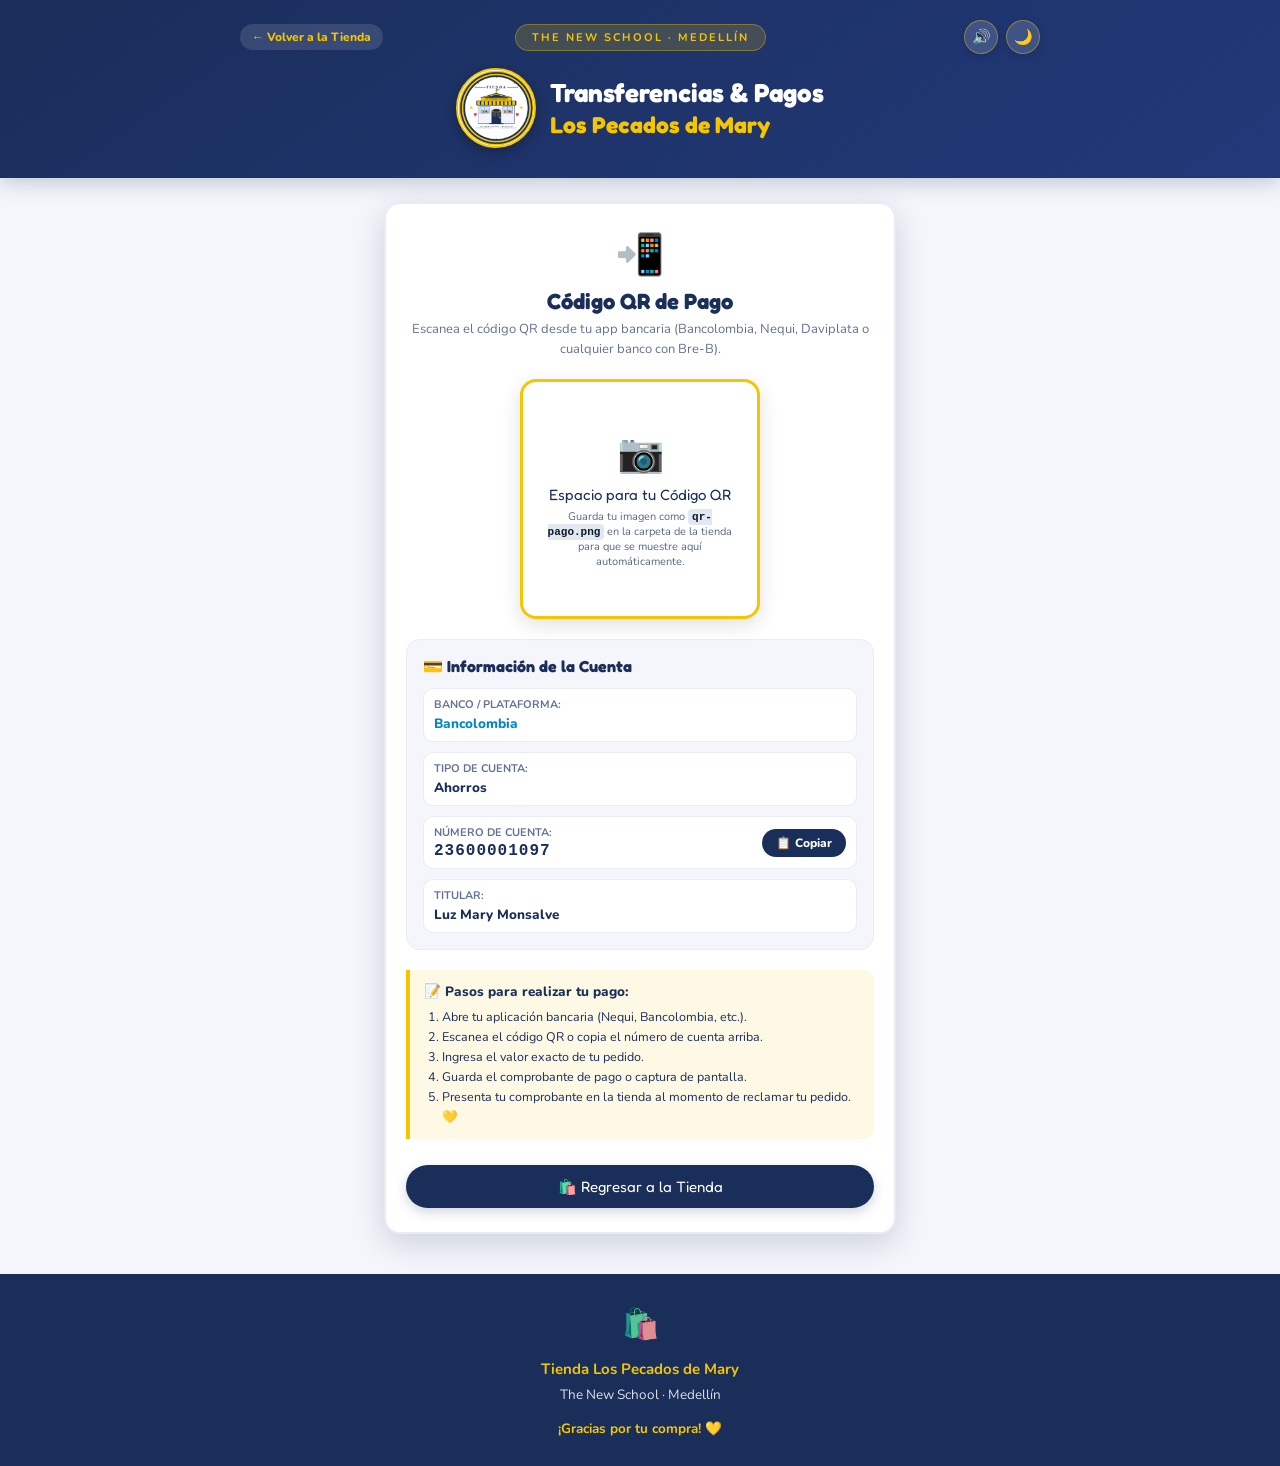
==== commit e47e520d: "retoque horarios y banco" ====
--- a/pagos.html
+++ b/pagos.html
@@ -65,7 +65,7 @@
         <div class="detail-row">
           <div class="detail-label-group">
             <span class="detail-label">Banco / Plataforma:</span>
-            <span class="detail-value highlight-bank">Bancolombia / Nequi</span>
+            <span class="detail-value highlight-bank">Bancolombia</span>
           </div>
         </div>
 
@@ -78,8 +78,8 @@
 
         <div class="detail-row detail-row-copyable">
           <div class="detail-label-group">
-            <span class="detail-label">Número de Cuenta / Celular:</span>
-            <span class="detail-value account-number" id="accountNumberText">3205039365</span>
+            <span class="detail-label">Número de Cuenta:</span>
+            <span class="detail-value account-number" id="accountNumberText">23600001097</span>
           </div>
           <button class="copy-btn" id="copyAccountBtn" aria-label="Copiar número de cuenta">
             <span id="copyIcon">📋</span> Copiar
@@ -89,7 +89,7 @@
         <div class="detail-row">
           <div class="detail-label-group">
             <span class="detail-label">Titular:</span>
-            <span class="detail-value">Mary Luz Gómez · Tienda The New School</span>
+            <span class="detail-value">Luz Mary Monsalve</span>
           </div>
         </div>
       </div>
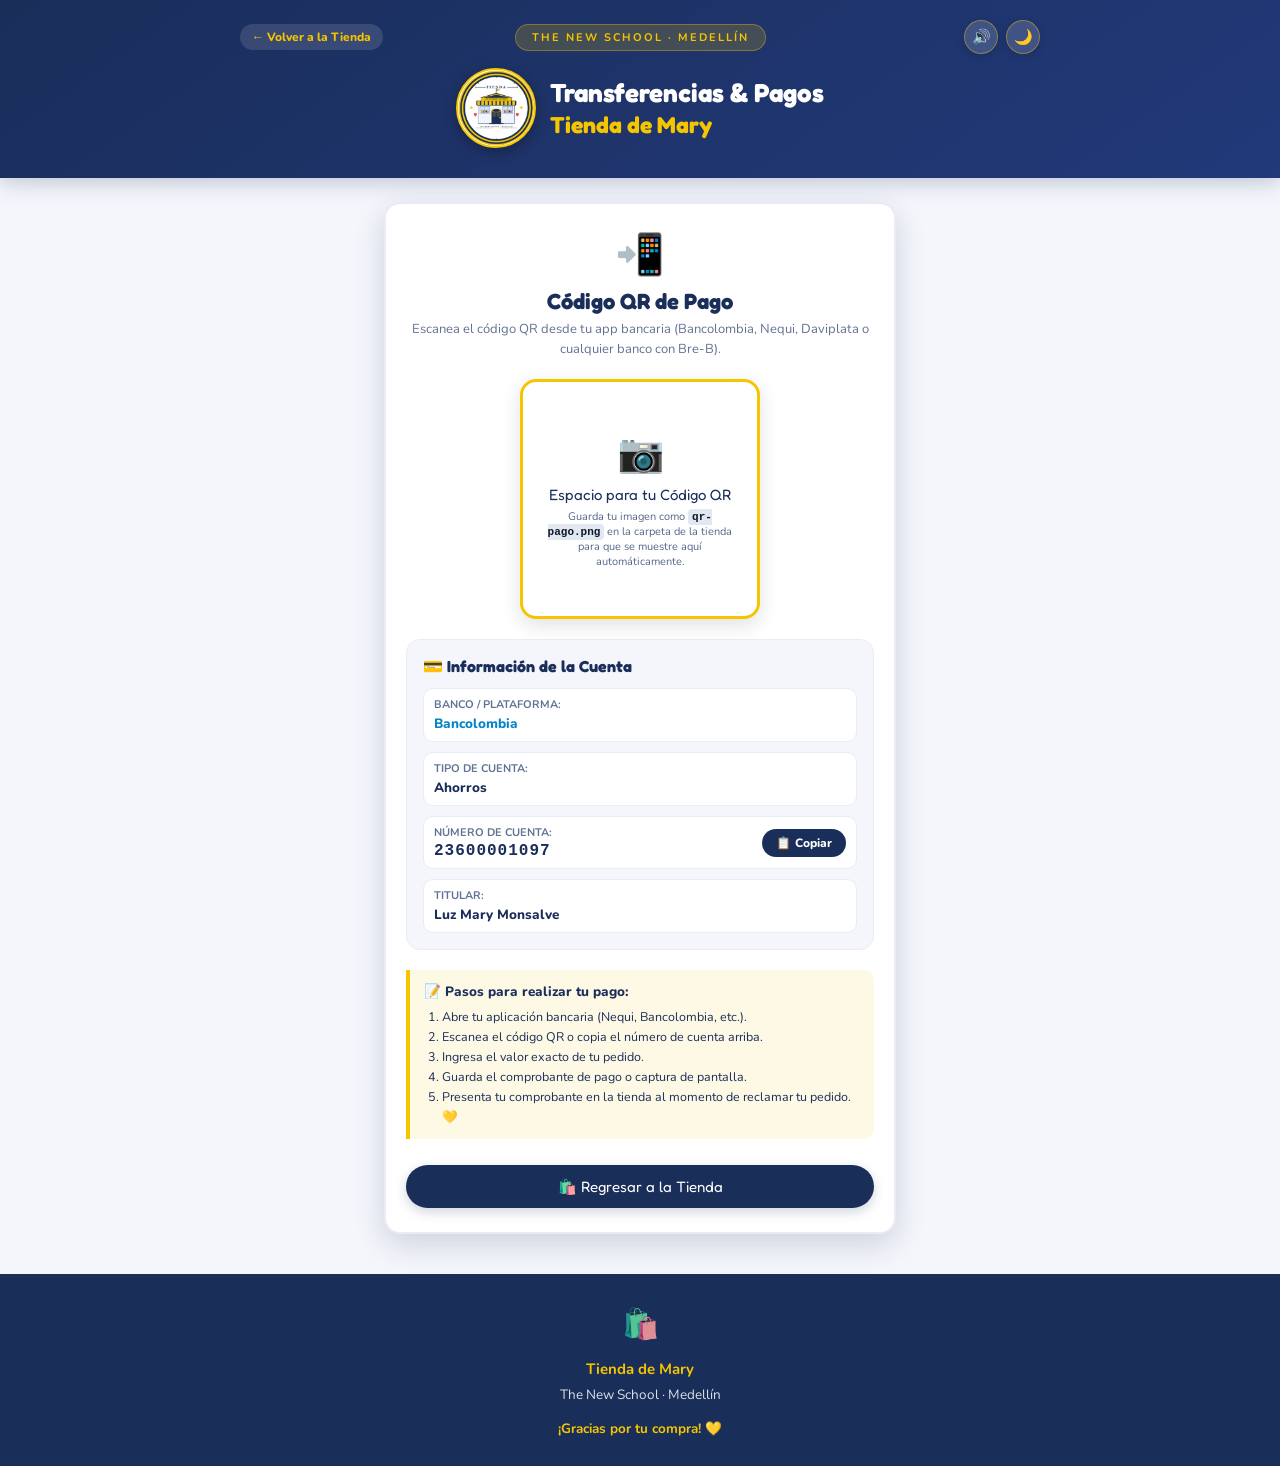
==== commit 3614ad1a: "cambio de nombre" ====
--- a/pagos.html
+++ b/pagos.html
@@ -3,7 +3,7 @@
 <head>
   <meta charset="UTF-8" />
   <meta name="viewport" content="width=device-width, initial-scale=1.0" />
-  <title>Métodos de Pago – Tienda Los Pecados de Mary</title>
+  <title>Métodos de Pago – Tienda de Mary</title>
   <link rel="preconnect" href="https://fonts.googleapis.com" />
   <link href="https://fonts.googleapis.com/css2?family=Nunito:wght@400;600;700;800;900&family=Fredoka+One&display=swap" rel="stylesheet" />
   <link rel="stylesheet" href="styles.css" />
@@ -28,9 +28,9 @@
     </div>
     <div class="logo-area">
       <div class="logo-svg-wrap">
-        <img src="logo.png" alt="Tienda Los Pecados de Mary - The New School" class="logo-img" />
+        <img src="logo.png" alt="Tienda de Mary - The New School" class="logo-img" />
       </div>
-      <h1 class="store-title">Transferencias & Pagos<br><span>Los Pecados de Mary</span></h1>
+      <h1 class="store-title">Transferencias & Pagos<br><span>Tienda de Mary</span></h1>
     </div>
   </header>
 
@@ -118,7 +118,7 @@
   <!-- FOOTER -->
   <footer class="footer">
     <div class="footer-logo">🛍️</div>
-    <p><strong>Tienda Los Pecados de Mary</strong></p>
+    <p><strong>Tienda de Mary</strong></p>
     <p>The New School · Medellín</p>
     <p class="footer-note">¡Gracias por tu compra! 💛</p>
   </footer>
--- a/styles.css
+++ b/styles.css
@@ -1,5 +1,5 @@
 /* =====================================================
-   TIENDA LOS PECADOS DE MARY – The New School
+   TIENDA DE MARY – The New School
    Colores: Azul marino #1a2e5a | Amarillo #f5c500 | Blanco #ffffff
    ===================================================== */
 
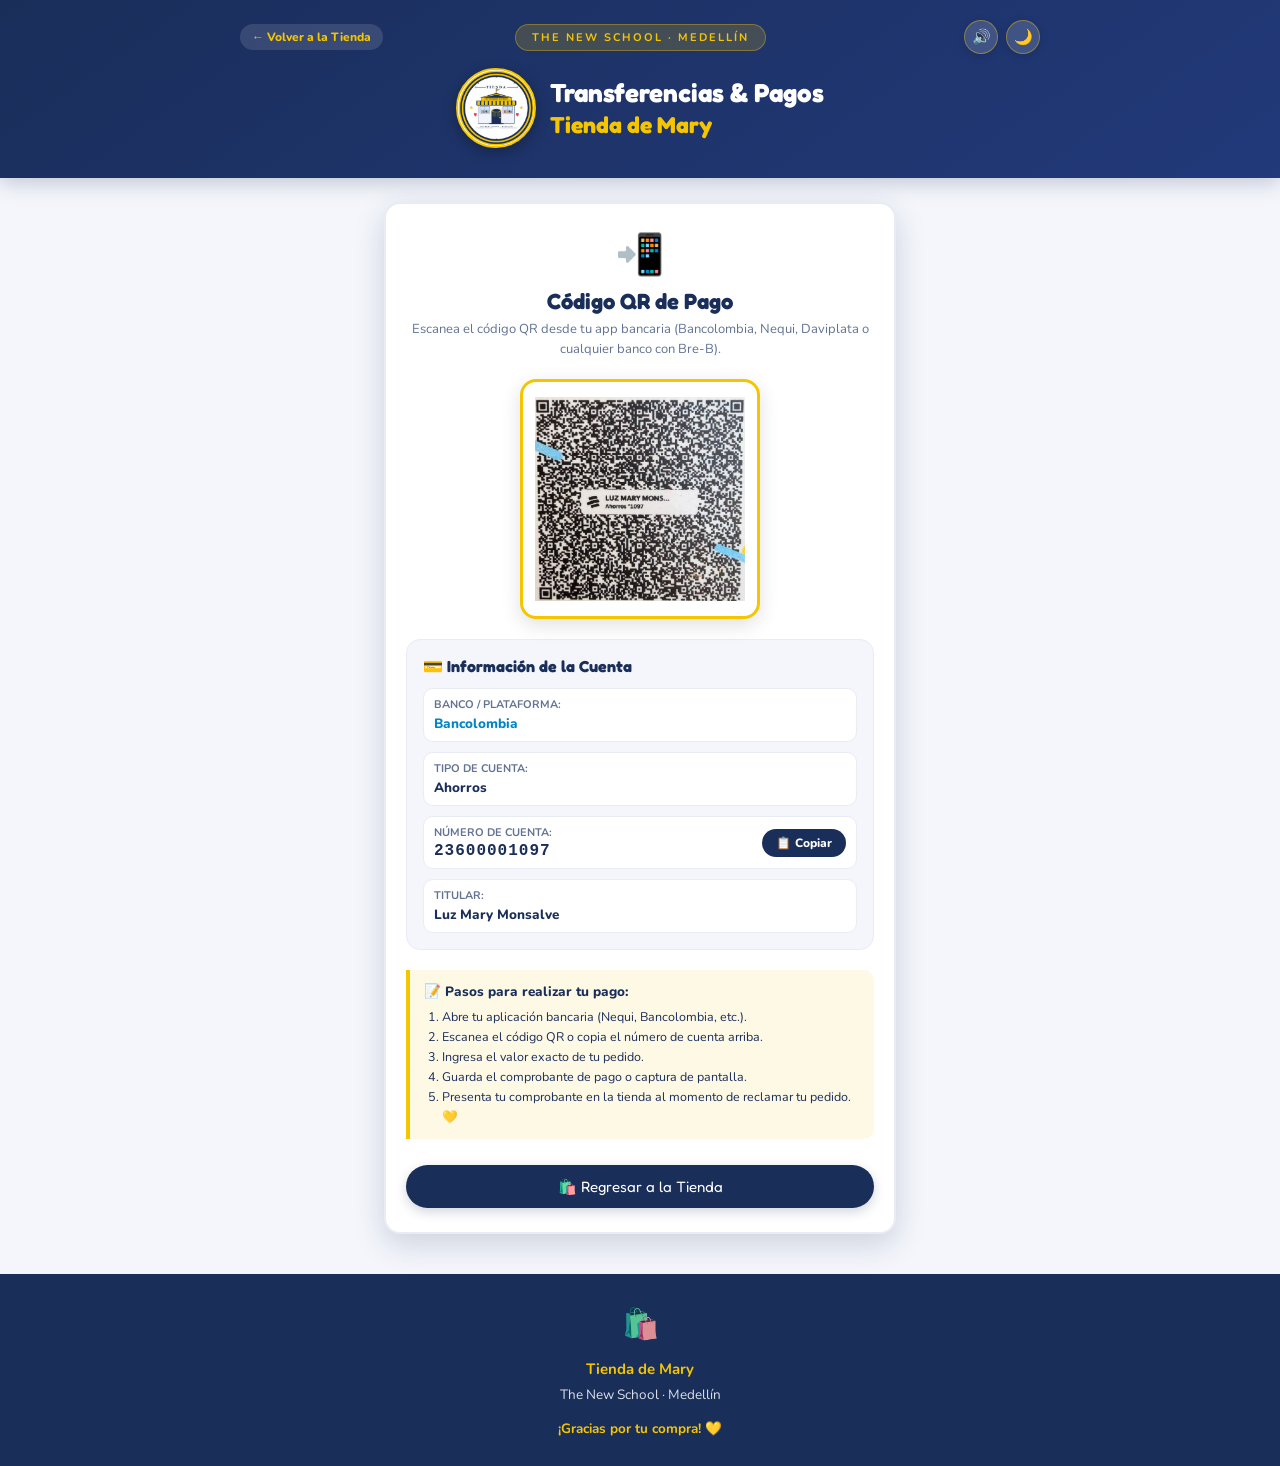
==== commit c7ae486e: "cuenta de ahorros qr" ====
--- a/pagos.html
+++ b/pagos.html
@@ -45,10 +45,8 @@
 
       <!-- QR CODE CONTAINER -->
       <div class="qr-box-wrapper">
-        <!-- Espacio para colocar la imagen de tu código QR -->
-        <!-- Cuando tengas tu imagen, colócala en esta carpeta y actualiza el src a src="qr-pago.png" -->
         <div class="qr-placeholder" id="qrContainer">
-          <img src="qr-pago.png" alt="Código QR de Pago" class="qr-image" onerror="this.style.display='none'; document.getElementById('qrFallback').style.display='flex';" />
+          <img src="Cuenta Ahorros QR.jpeg" alt="Código QR de Pago" class="qr-image" onerror="this.style.display='none'; document.getElementById('qrFallback').style.display='flex';" />
           
           <div id="qrFallback" class="qr-fallback" style="display:none;">
             <span class="qr-fallback-icon">📷</span>
